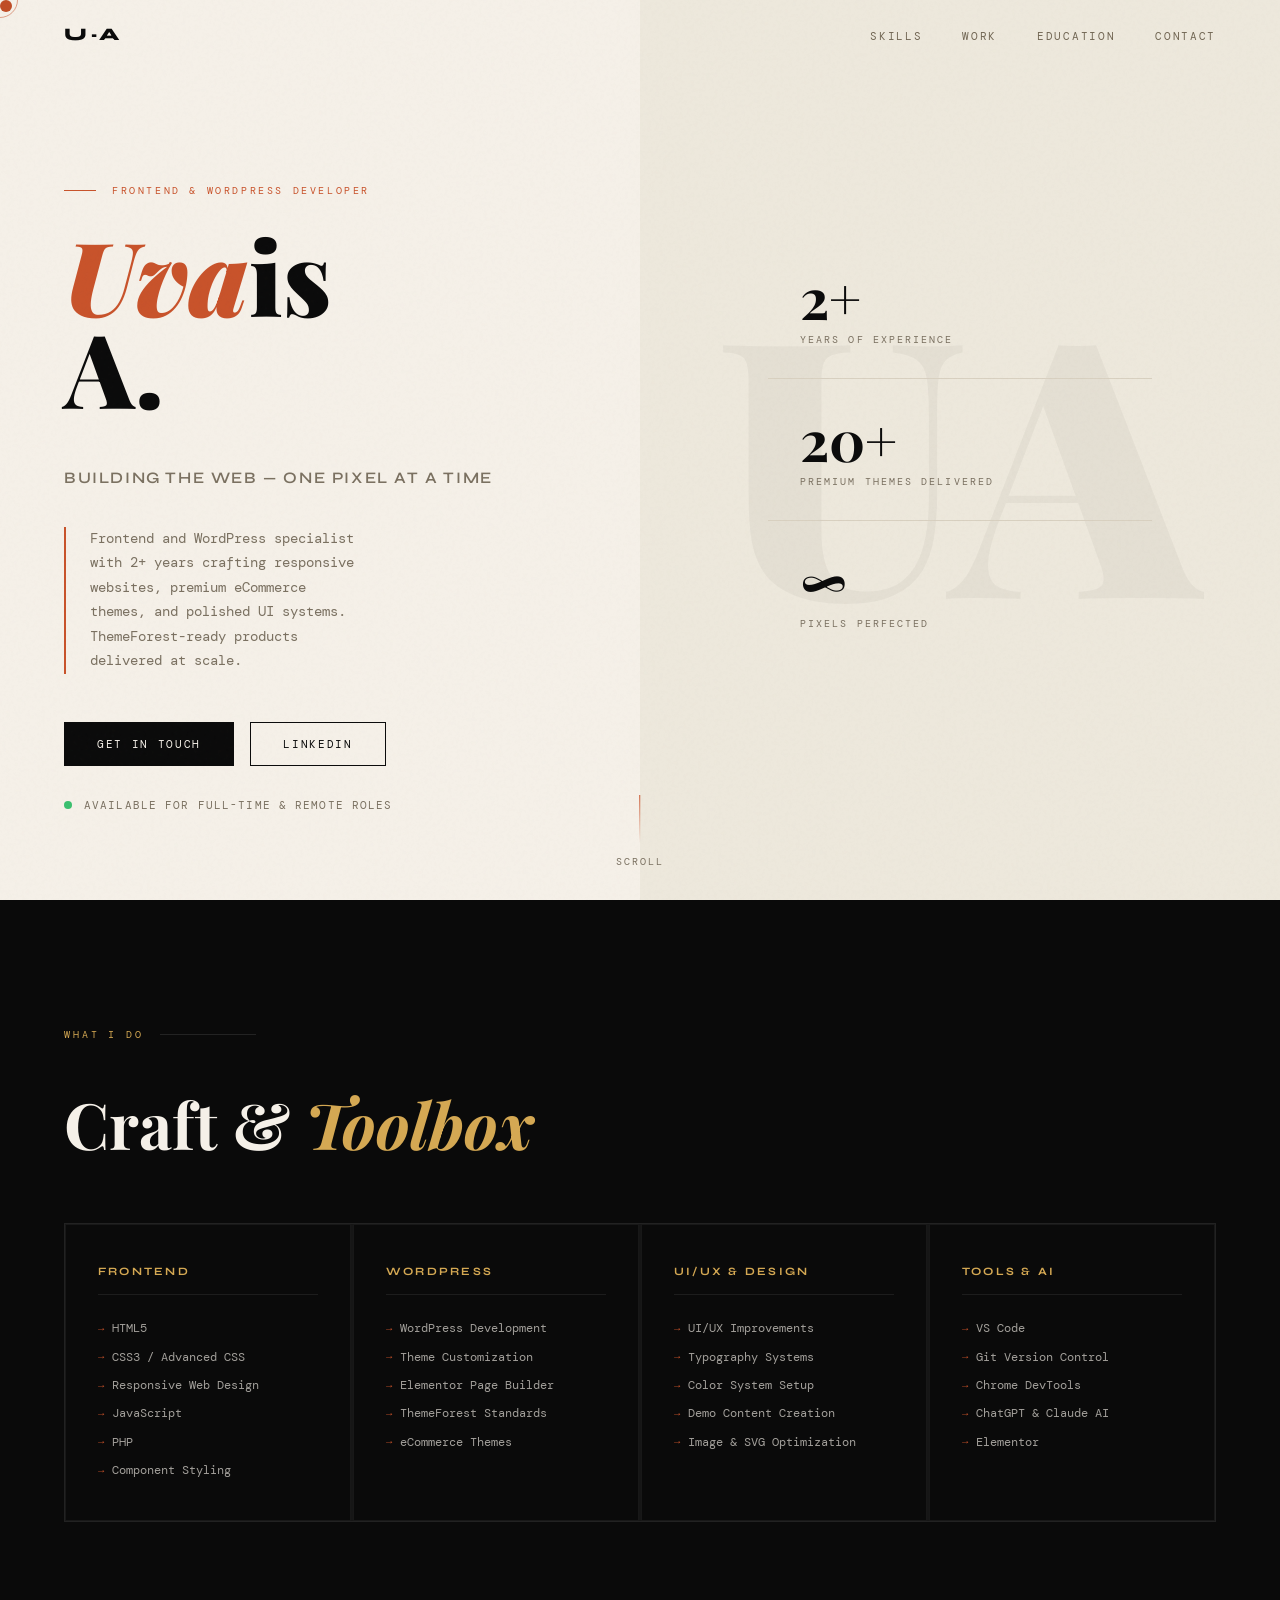
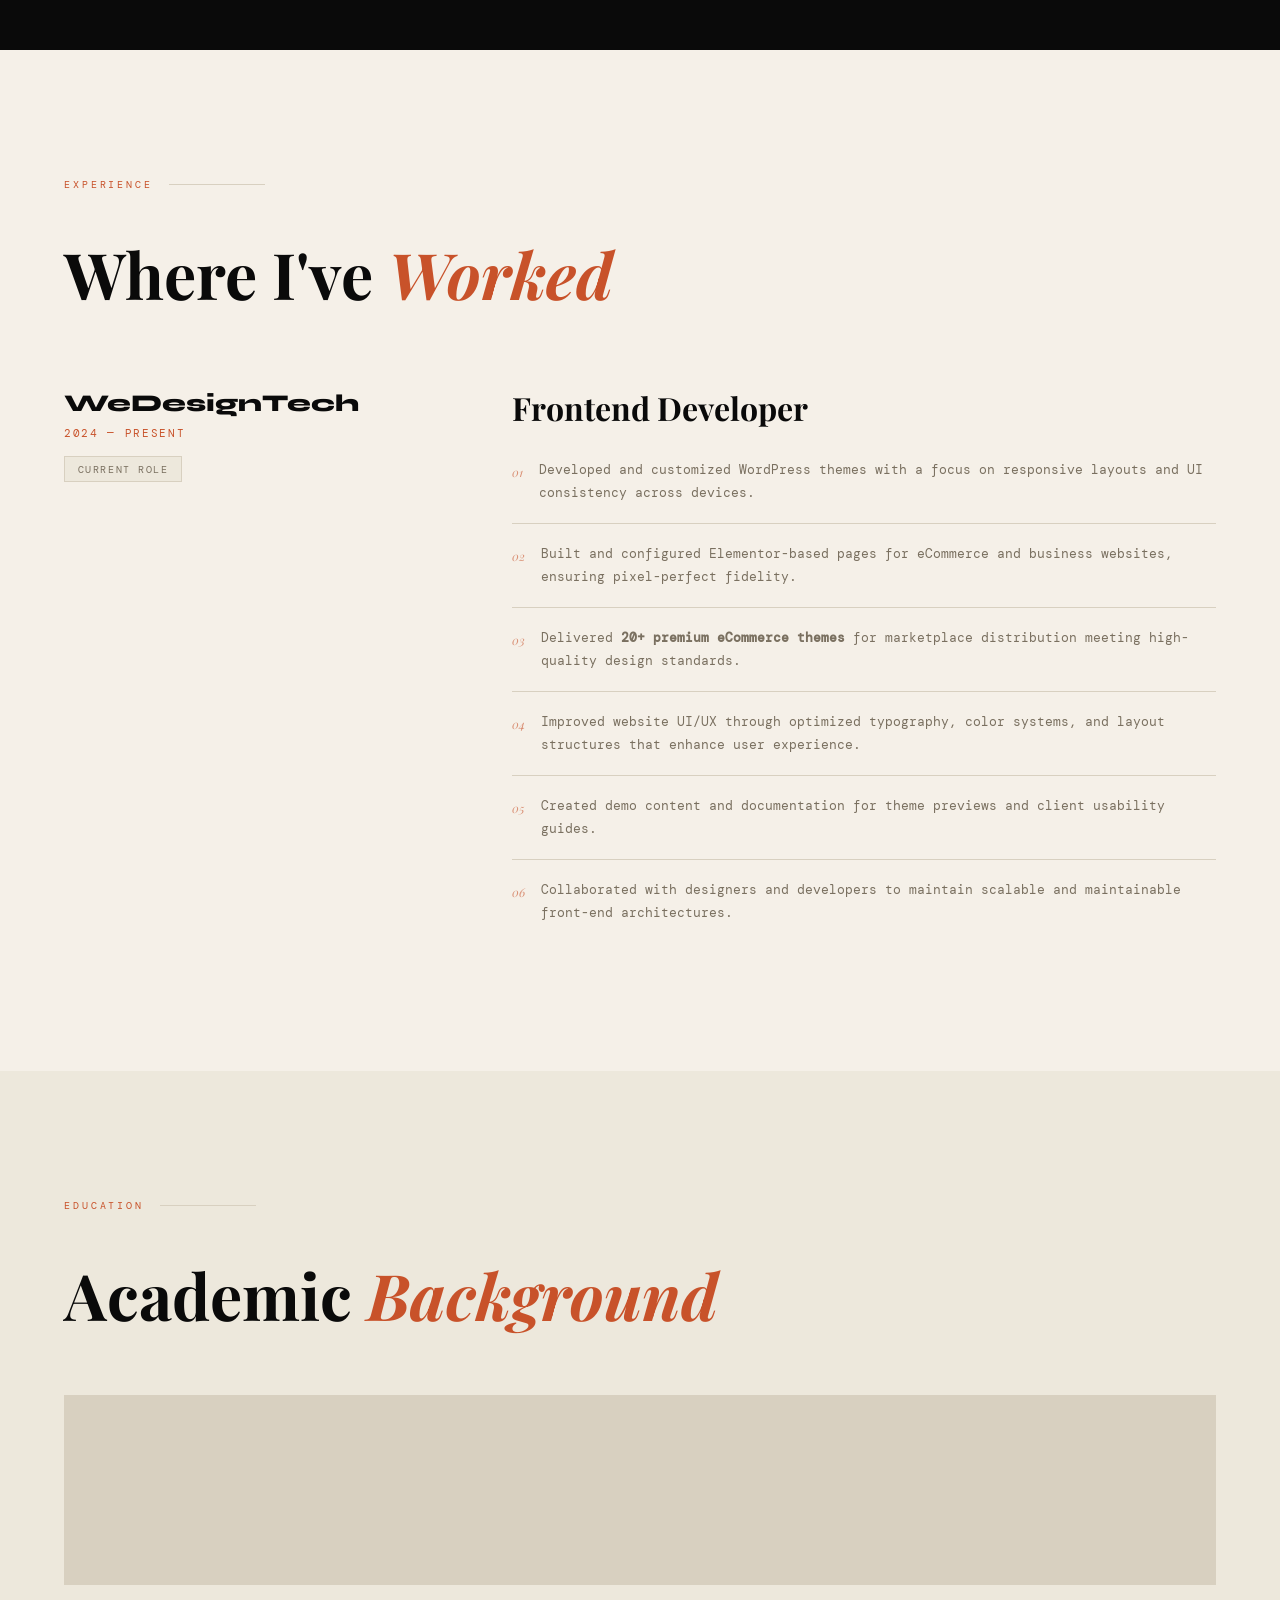
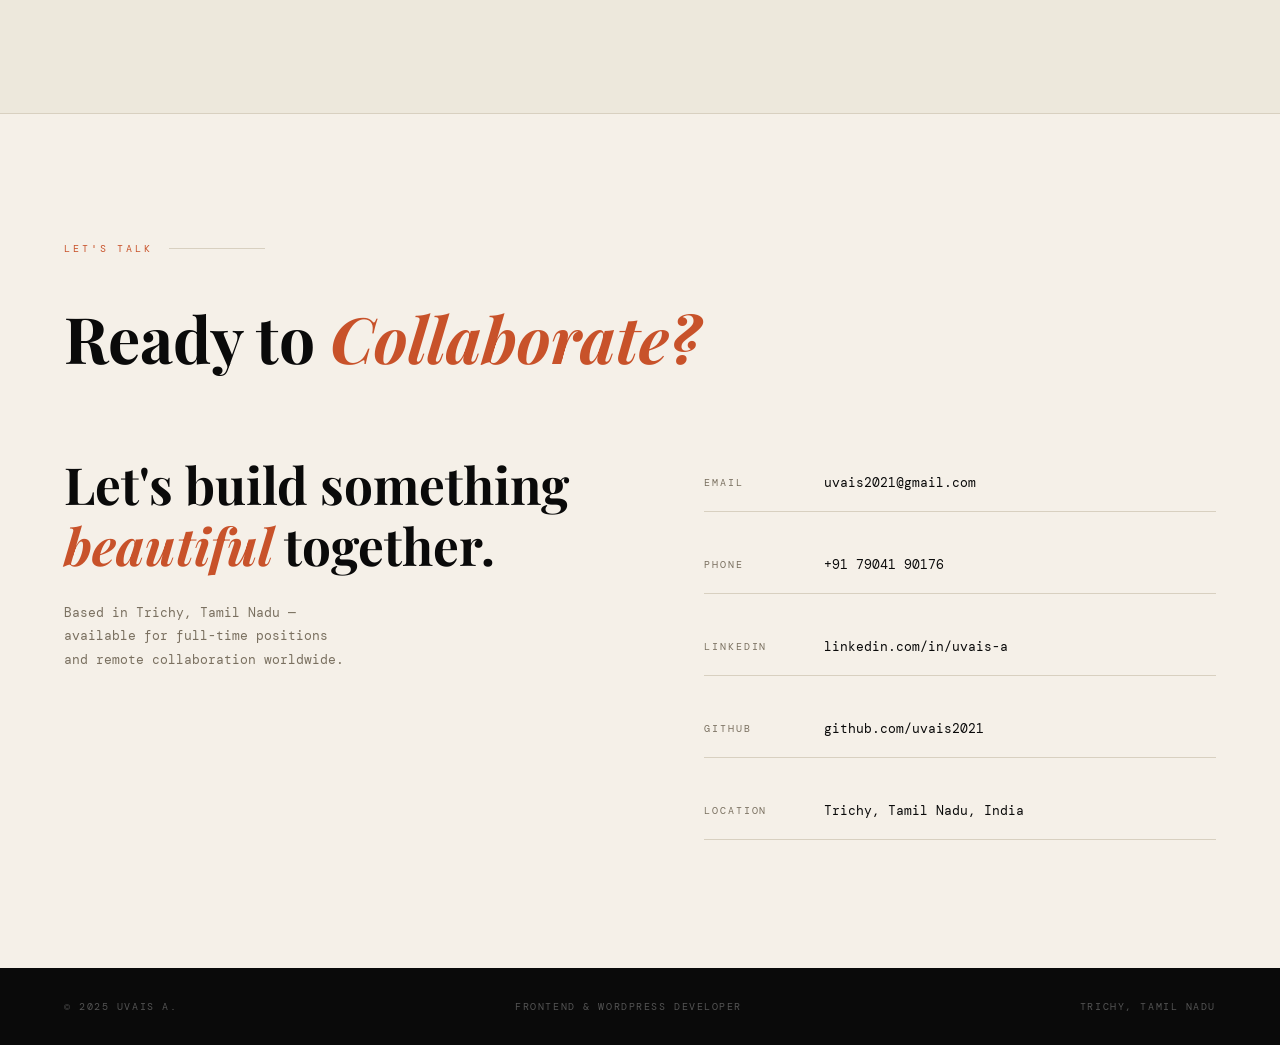
==== uvais_portfolio.html @ 642b9d80 "first commit" ====
<!DOCTYPE html>
<html lang="en">
<head>
<meta charset="UTF-8">
<meta name="viewport" content="width=device-width, initial-scale=1.0">
<title>Uvais A — Frontend & WordPress Developer</title>
<link href="https://fonts.googleapis.com/css2?family=Playfair+Display:ital,wght@0,400;0,700;0,900;1,400&family=DM+Mono:wght@300;400;500&family=Syne:wght@400;600;700;800&display=swap" rel="stylesheet">
<link rel="stylesheet" href="style.css">
</head>
<body>

<div class="cursor" id="cursor"></div>
<div class="cursor-ring" id="cursorRing"></div>

<!-- NAV -->
<nav>
  <a href="#" class="nav-logo">U·A</a>
  <ul class="nav-links">
    <li><a href="#skills">Skills</a></li>
    <li><a href="#experience">Work</a></li>
    <li><a href="#education">Education</a></li>
    <li><a href="#contact">Contact</a></li>
  </ul>
</nav>

<!-- HERO -->
<section class="hero">
  <div class="hero-left">
    <p class="hero-tag">Frontend & WordPress Developer</p>
    <h1 class="hero-name">
      <span class="italic">Uva</span>is<br>A.
    </h1>
    <p class="hero-role">Building the web — one pixel at a time</p>
    <p class="hero-summary">
      Frontend and WordPress specialist with 2+ years crafting responsive websites, 
      premium eCommerce themes, and polished UI systems. ThemeForest-ready products 
      delivered at scale.
    </p>
    <div class="hero-cta">
      <a href="mailto:uvais2021@gmail.com" class="btn btn-primary">Get in Touch</a>
      <a href="https://linkedin.com/in/uvais-a" target="_blank" class="btn btn-outline">LinkedIn</a>
    </div>
    <div class="availability">
      <span class="avail-dot"></span>
      Available for full-time &amp; remote roles
    </div>
  </div>
  <div class="hero-right">
    <div class="hero-stats">
      <div class="stat-item">
        <div class="stat-num">2+</div>
        <div class="stat-label">Years of Experience</div>
      </div>
      <div class="stat-item">
        <div class="stat-num">20+</div>
        <div class="stat-label">Premium Themes Delivered</div>
      </div>
      <div class="stat-item">
        <div class="stat-num">∞</div>
        <div class="stat-label">Pixels Perfected</div>
      </div>
    </div>
  </div>
  <div class="hero-scroll">
    <div class="scroll-line"></div>
    Scroll
  </div>
</section>

<!-- SKILLS -->
<section class="skills-section" id="skills">
  <p class="section-label">What I do</p>
  <h2 class="section-title">Craft &amp; <span class="em">Toolbox</span></h2>
  <div class="skills-grid fade-in">
    <div class="skill-group">
      <div class="skill-group-title">Frontend</div>
      <ul class="skill-list">
        <li>HTML5</li>
        <li>CSS3 / Advanced CSS</li>
        <li>Responsive Web Design</li>
        <li>JavaScript</li>
        <li>PHP</li>
        <li>Component Styling</li>
      </ul>
    </div>
    <div class="skill-group">
      <div class="skill-group-title">WordPress</div>
      <ul class="skill-list">
        <li>WordPress Development</li>
        <li>Theme Customization</li>
        <li>Elementor Page Builder</li>
        <li>ThemeForest Standards</li>
        <li>eCommerce Themes</li>
      </ul>
    </div>
    <div class="skill-group">
      <div class="skill-group-title">UI/UX & Design</div>
      <ul class="skill-list">
        <li>UI/UX Improvements</li>
        <li>Typography Systems</li>
        <li>Color System Setup</li>
        <li>Demo Content Creation</li>
        <li>Image & SVG Optimization</li>
      </ul>
    </div>
    <div class="skill-group">
      <div class="skill-group-title">Tools & AI</div>
      <ul class="skill-list">
        <li>VS Code</li>
        <li>Git Version Control</li>
        <li>Chrome DevTools</li>
        <li>ChatGPT & Claude AI</li>
        <li>Elementor</li>
      </ul>
    </div>
  </div>
</section>

<!-- EXPERIENCE -->
<section class="experience-section" id="experience">
  <p class="section-label">Experience</p>
  <h2 class="section-title">Where I've <span class="em">Worked</span></h2>
  <div class="exp-grid">
    <div class="exp-meta fade-in">
      <div class="exp-company">WeDesignTech</div>
      <div class="exp-period">2024 — Present</div>
      <div class="exp-badge">Current Role</div>
    </div>
    <div>
      <h3 class="exp-role-title fade-in">Frontend Developer</h3>
      <ul class="exp-highlights">
        <li class="fade-in">
          <span class="exp-num">01</span>
          <span>Developed and customized WordPress themes with a focus on responsive layouts and UI consistency across devices.</span>
        </li>
        <li class="fade-in">
          <span class="exp-num">02</span>
          <span>Built and configured Elementor-based pages for eCommerce and business websites, ensuring pixel-perfect fidelity.</span>
        </li>
        <li class="fade-in">
          <span class="exp-num">03</span>
          <span>Delivered <strong>20+ premium eCommerce themes</strong> for marketplace distribution meeting high-quality design standards.</span>
        </li>
        <li class="fade-in">
          <span class="exp-num">04</span>
          <span>Improved website UI/UX through optimized typography, color systems, and layout structures that enhance user experience.</span>
        </li>
        <li class="fade-in">
          <span class="exp-num">05</span>
          <span>Created demo content and documentation for theme previews and client usability guides.</span>
        </li>
        <li class="fade-in">
          <span class="exp-num">06</span>
          <span>Collaborated with designers and developers to maintain scalable and maintainable front-end architectures.</span>
        </li>
      </ul>
    </div>
  </div>
</section>

<!-- EDUCATION -->
<section class="education-section" id="education">
  <p class="section-label">Education</p>
  <h2 class="section-title">Academic <span class="em">Background</span></h2>
  <div class="edu-grid">
    <div class="edu-card fade-in" data-degree="MCA">
      <div class="edu-period">2021 — 2023</div>
      <div class="edu-degree">Master of Computer Applications (MCA)</div>
      <div class="edu-school">Bishop Heber College</div>
    </div>
    <div class="edu-card fade-in" data-degree="BCA">
      <div class="edu-period">2018 — 2021</div>
      <div class="edu-degree">Bachelor of Computer Applications (BCA)</div>
      <div class="edu-school">Jamal Mohamed College</div>
    </div>
  </div>
</section>

<!-- CONTACT -->
<section class="contact-section" id="contact">
  <p class="section-label">Let's talk</p>
  <h2 class="section-title">Ready to <span class="em">Collaborate?</span></h2>
  <div class="contact-inner">
    <div>
      <p class="contact-big">Let's build something <span class="accent">beautiful</span> together.</p>
      <p style="margin-top:1.5rem; font-size:0.82rem; color:var(--muted); line-height:1.8; max-width:36ch;">
        Based in Trichy, Tamil Nadu — available for full-time positions and remote collaboration worldwide.
      </p>
    </div>
    <div class="contact-links fade-in">
      <a href="mailto:uvais2021@gmail.com" class="contact-item">
        <span class="contact-type">Email</span>
        <span class="contact-val">uvais2021@gmail.com</span>
      </a>
      <a href="tel:+917904190176" class="contact-item">
        <span class="contact-type">Phone</span>
        <span class="contact-val">+91 79041 90176</span>
      </a>
      <a href="https://linkedin.com/in/uvais-a" target="_blank" class="contact-item">
        <span class="contact-type">LinkedIn</span>
        <span class="contact-val">linkedin.com/in/uvais-a</span>
      </a>
      <a href="https://github.com/uvais2021" target="_blank" class="contact-item">
        <span class="contact-type">GitHub</span>
        <span class="contact-val">github.com/uvais2021</span>
      </a>
      <a href="#" class="contact-item">
        <span class="contact-type">Location</span>
        <span class="contact-val">Trichy, Tamil Nadu, India</span>
      </a>
    </div>
  </div>
</section>

<footer>
  <span>© 2025 Uvais A.</span>
  <span>Frontend & WordPress Developer</span>
  <span>Trichy, Tamil Nadu</span>
</footer>

<script>
  // Cursor
  const cursor = document.getElementById('cursor');
  const ring = document.getElementById('cursorRing');
  let mx = 0, my = 0, rx = 0, ry = 0;
  document.addEventListener('mousemove', e => {
    mx = e.clientX; my = e.clientY;
    cursor.style.left = mx - 6 + 'px';
    cursor.style.top = my - 6 + 'px';
  });
  function animRing() {
    rx += (mx - rx) * 0.12;
    ry += (my - ry) * 0.12;
    ring.style.left = rx - 18 + 'px';
    ring.style.top = ry - 18 + 'px';
    requestAnimationFrame(animRing);
  }
  animRing();
  document.querySelectorAll('a, button').forEach(el => {
    el.addEventListener('mouseenter', () => { cursor.style.transform = 'scale(2.5)'; ring.style.opacity = '0.2'; });
    el.addEventListener('mouseleave', () => { cursor.style.transform = 'scale(1)'; ring.style.opacity = '0.5'; });
  });

  // Fade-in on scroll
  const obs = new IntersectionObserver(entries => {
    entries.forEach((e, i) => {
      if (e.isIntersecting) {
        setTimeout(() => e.target.classList.add('visible'), i * 80);
      }
    });
  }, { threshold: 0.1 });
  document.querySelectorAll('.fade-in').forEach(el => obs.observe(el));
</script>
</body>
</html>
---- style.css ----
:root {
    --ink: #0a0a0a;
    --paper: #f5f0e8;
    --cream: #ede8dc;
    --accent: #c8522a;
    --gold: #d4a853;
    --muted: #7a7060;
    --line: #d8d0c0;
  }

  *, *::before, *::after { margin: 0; padding: 0; box-sizing: border-box; }

  html { scroll-behavior: smooth; }

  body {
    font-family: 'DM Mono', monospace;
    background: var(--paper);
    color: var(--ink);
    overflow-x: hidden;
    cursor: none;
  }

  /* Custom cursor */
  .cursor {
    width: 12px; height: 12px;
    background: var(--accent);
    border-radius: 50%;
    position: fixed;
    pointer-events: none;
    z-index: 9999;
    transition: transform 0.15s ease;
    mix-blend-mode: multiply;
  }
  .cursor-ring {
    width: 36px; height: 36px;
    border: 1.5px solid var(--accent);
    border-radius: 50%;
    position: fixed;
    pointer-events: none;
    z-index: 9998;
    transition: all 0.3s cubic-bezier(0.25, 0.46, 0.45, 0.94);
    opacity: 0.5;
  }

  /* Grain overlay */
  body::before {
    content: '';
    position: fixed;
    inset: 0;
    background-image: url("data:image/svg+xml,%3Csvg viewBox='0 0 256 256' xmlns='http://www.w3.org/2000/svg'%3E%3Cfilter id='noise'%3E%3CfeTurbulence type='fractalNoise' baseFrequency='0.9' numOctaves='4' stitchTiles='stitch'/%3E%3C/filter%3E%3Crect width='100%25' height='100%25' filter='url(%23noise)' opacity='0.04'/%3E%3C/svg%3E");
    pointer-events: none;
    z-index: 1000;
    opacity: 0.5;
  }

  /* NAV */
  nav {
    position: fixed;
    top: 0; left: 0; right: 0;
    padding: 1.5rem 4rem;
    display: flex;
    justify-content: space-between;
    align-items: center;
    z-index: 100;
    mix-blend-mode: multiply;
  }
  .nav-logo {
    font-family: 'Syne', sans-serif;
    font-weight: 800;
    font-size: 1.1rem;
    letter-spacing: 0.2em;
    text-transform: uppercase;
    color: var(--ink);
    text-decoration: none;
  }
  .nav-links {
    display: flex;
    gap: 2.5rem;
    list-style: none;
  }
  .nav-links a {
    font-size: 0.7rem;
    letter-spacing: 0.15em;
    text-transform: uppercase;
    color: var(--muted);
    text-decoration: none;
    transition: color 0.2s;
  }
  .nav-links a:hover { color: var(--accent); }

  /* HERO */
  .hero {
    min-height: 100vh;
    display: grid;
    grid-template-columns: 1fr 1fr;
    position: relative;
    overflow: hidden;
  }

  .hero-left {
    padding: 10rem 4rem 4rem;
    display: flex;
    flex-direction: column;
    justify-content: center;
    position: relative;
  }

  .hero-tag {
    font-size: 0.65rem;
    letter-spacing: 0.25em;
    text-transform: uppercase;
    color: var(--accent);
    margin-bottom: 2rem;
    display: flex;
    align-items: center;
    gap: 1rem;
  }
  .hero-tag::before {
    content: '';
    display: block;
    width: 2rem;
    height: 1px;
    background: var(--accent);
  }

  .hero-name {
    font-family: 'Playfair Display', serif;
    font-size: clamp(4rem, 8vw, 7rem);
    font-weight: 900;
    line-height: 0.9;
    color: var(--ink);
    margin-bottom: 0.3em;
  }
  .hero-name .italic {
    font-style: italic;
    color: var(--accent);
  }

  .hero-role {
    font-family: 'Syne', sans-serif;
    font-size: 1rem;
    font-weight: 600;
    letter-spacing: 0.1em;
    text-transform: uppercase;
    color: var(--muted);
    margin-top: 1.5rem;
    margin-bottom: 2.5rem;
  }

  .hero-summary {
    font-size: 0.85rem;
    line-height: 1.8;
    color: var(--muted);
    max-width: 38ch;
    border-left: 2px solid var(--accent);
    padding-left: 1.5rem;
  }

  .hero-cta {
    display: flex;
    gap: 1rem;
    margin-top: 3rem;
    flex-wrap: wrap;
  }
  .btn {
    font-family: 'DM Mono', monospace;
    font-size: 0.7rem;
    letter-spacing: 0.15em;
    text-transform: uppercase;
    padding: 0.9rem 2rem;
    text-decoration: none;
    transition: all 0.25s;
    cursor: none;
  }
  .btn-primary {
    background: var(--ink);
    color: var(--paper);
    border: 1px solid var(--ink);
  }
  .btn-primary:hover {
    background: var(--accent);
    border-color: var(--accent);
  }
  .btn-outline {
    background: transparent;
    color: var(--ink);
    border: 1px solid var(--ink);
  }
  .btn-outline:hover {
    background: var(--ink);
    color: var(--paper);
  }

  .hero-right {
    background: var(--cream);
    position: relative;
    display: flex;
    align-items: center;
    justify-content: center;
    overflow: hidden;
  }
  .hero-right::before {
    content: 'UA';
    font-family: 'Playfair Display', serif;
    font-size: 28vw;
    font-weight: 900;
    color: rgba(0,0,0,0.04);
    position: absolute;
    line-height: 1;
    user-select: none;
  }

  .hero-stats {
    display: grid;
    grid-template-rows: repeat(3, 1fr);
    gap: 0;
    width: 60%;
    position: relative;
    z-index: 1;
  }
  .stat-item {
    padding: 2rem;
    border-bottom: 1px solid var(--line);
  }
  .stat-item:last-child { border-bottom: none; }
  .stat-num {
    font-family: 'Playfair Display', serif;
    font-size: 3.5rem;
    font-weight: 700;
    color: var(--ink);
    line-height: 1;
  }
  .stat-label {
    font-size: 0.65rem;
    letter-spacing: 0.2em;
    text-transform: uppercase;
    color: var(--muted);
    margin-top: 0.5rem;
  }

  .hero-scroll {
    position: absolute;
    bottom: 2rem;
    left: 50%;
    transform: translateX(-50%);
    display: flex;
    flex-direction: column;
    align-items: center;
    gap: 0.75rem;
    font-size: 0.6rem;
    letter-spacing: 0.2em;
    text-transform: uppercase;
    color: var(--muted);
  }
  .scroll-line {
    width: 1px;
    height: 3rem;
    background: linear-gradient(to bottom, var(--accent), transparent);
    animation: scrollPulse 2s ease-in-out infinite;
  }
  @keyframes scrollPulse {
    0%, 100% { opacity: 0.4; transform: scaleY(0.8); }
    50% { opacity: 1; transform: scaleY(1); }
  }

  /* SECTION BASE */
  section { position: relative; }
  .section-label {
    font-size: 0.6rem;
    letter-spacing: 0.3em;
    text-transform: uppercase;
    color: var(--accent);
    display: flex;
    align-items: center;
    gap: 1rem;
    margin-bottom: 3rem;
  }
  .section-label::after {
    content: '';
    flex: 1;
    height: 1px;
    background: var(--line);
    max-width: 6rem;
  }
  .section-title {
    font-family: 'Playfair Display', serif;
    font-size: clamp(2.5rem, 5vw, 4rem);
    font-weight: 700;
    line-height: 1.1;
    color: var(--ink);
  }
  .section-title .em { font-style: italic; color: var(--accent); }

  /* SKILLS SECTION */
  .skills-section {
    padding: 8rem 4rem;
    background: var(--ink);
    color: var(--paper);
  }
  .skills-section .section-label { color: var(--gold); }
  .skills-section .section-label::after { background: rgba(255,255,255,0.1); }
  .skills-section .section-title { color: var(--paper); }
  .skills-section .section-title .em { color: var(--gold); }

  .skills-grid {
    display: grid;
    grid-template-columns: repeat(4, 1fr);
    gap: 2px;
    margin-top: 4rem;
    background: rgba(255,255,255,0.05);
    border: 1px solid rgba(255,255,255,0.05);
  }
  .skill-group {
    padding: 2.5rem 2rem;
    background: var(--ink);
    border: 1px solid rgba(255,255,255,0.06);
    transition: background 0.3s;
  }
  .skill-group:hover { background: #161616; }
  .skill-group-title {
    font-family: 'Syne', sans-serif;
    font-size: 0.7rem;
    font-weight: 700;
    letter-spacing: 0.2em;
    text-transform: uppercase;
    color: var(--gold);
    margin-bottom: 1.5rem;
    padding-bottom: 1rem;
    border-bottom: 1px solid rgba(255,255,255,0.08);
  }
  .skill-list {
    list-style: none;
    display: flex;
    flex-direction: column;
    gap: 0.6rem;
  }
  .skill-list li {
    font-size: 0.78rem;
    color: rgba(245,240,232,0.65);
    line-height: 1.5;
    display: flex;
    align-items: center;
    gap: 0.5rem;
  }
  .skill-list li::before {
    content: '→';
    color: var(--accent);
    font-size: 0.65rem;
    flex-shrink: 0;
  }

  /* EXPERIENCE */
  .experience-section {
    padding: 8rem 4rem;
    background: var(--paper);
  }
  .exp-grid {
    display: grid;
    grid-template-columns: 1fr 2fr;
    gap: 6rem;
    margin-top: 5rem;
    align-items: start;
  }
  .exp-meta {
    position: sticky;
    top: 8rem;
  }
  .exp-company {
    font-family: 'Syne', sans-serif;
    font-size: 1.5rem;
    font-weight: 800;
    color: var(--ink);
    margin-bottom: 0.5rem;
  }
  .exp-period {
    font-size: 0.7rem;
    letter-spacing: 0.15em;
    text-transform: uppercase;
    color: var(--accent);
    margin-bottom: 1rem;
  }
  .exp-badge {
    display: inline-block;
    background: var(--cream);
    border: 1px solid var(--line);
    padding: 0.35rem 0.8rem;
    font-size: 0.65rem;
    letter-spacing: 0.15em;
    text-transform: uppercase;
    color: var(--muted);
  }
  .exp-role-title {
    font-family: 'Playfair Display', serif;
    font-size: 2rem;
    font-weight: 700;
    color: var(--ink);
    margin-bottom: 2rem;
    line-height: 1.2;
  }
  .exp-highlights {
    list-style: none;
    display: flex;
    flex-direction: column;
    gap: 1.2rem;
  }
  .exp-highlights li {
    display: grid;
    grid-template-columns: auto 1fr;
    gap: 1rem;
    font-size: 0.82rem;
    line-height: 1.7;
    color: var(--muted);
    padding-bottom: 1.2rem;
    border-bottom: 1px solid var(--line);
  }
  .exp-highlights li:last-child { border-bottom: none; }
  .exp-num {
    font-family: 'Playfair Display', serif;
    font-size: 0.75rem;
    color: var(--accent);
    opacity: 0.6;
    padding-top: 0.2em;
    font-style: italic;
  }

  /* EDUCATION */
  .education-section {
    padding: 8rem 4rem;
    background: var(--cream);
  }
  .edu-grid {
    display: grid;
    grid-template-columns: 1fr 1fr;
    gap: 2px;
    margin-top: 4rem;
    background: var(--line);
  }
  .edu-card {
    background: var(--cream);
    padding: 3rem;
    position: relative;
    overflow: hidden;
    transition: background 0.3s;
  }
  .edu-card:hover { background: #e8e2d5; }
  .edu-card::before {
    content: attr(data-degree);
    font-family: 'Playfair Display', serif;
    font-size: 8rem;
    font-weight: 900;
    color: rgba(0,0,0,0.03);
    position: absolute;
    bottom: -1rem;
    right: -1rem;
    line-height: 1;
    user-select: none;
  }
  .edu-period {
    font-size: 0.65rem;
    letter-spacing: 0.2em;
    text-transform: uppercase;
    color: var(--accent);
    margin-bottom: 1.5rem;
  }
  .edu-degree {
    font-family: 'Playfair Display', serif;
    font-size: 1.5rem;
    font-weight: 700;
    color: var(--ink);
    margin-bottom: 0.75rem;
    line-height: 1.2;
  }
  .edu-school {
    font-size: 0.8rem;
    color: var(--muted);
    letter-spacing: 0.05em;
  }

  /* CONTACT */
  .contact-section {
    padding: 8rem 4rem;
    background: var(--paper);
    border-top: 1px solid var(--line);
  }
  .contact-inner {
    display: grid;
    grid-template-columns: 1fr 1fr;
    gap: 8rem;
    align-items: start;
    margin-top: 5rem;
  }
  .contact-big {
    font-family: 'Playfair Display', serif;
    font-size: clamp(2rem, 4vw, 3.5rem);
    font-weight: 700;
    line-height: 1.2;
    color: var(--ink);
  }
  .contact-big .accent { color: var(--accent); font-style: italic; }
  .contact-links {
    display: flex;
    flex-direction: column;
    gap: 1.5rem;
  }
  .contact-item {
    display: grid;
    grid-template-columns: 6rem 1fr;
    align-items: center;
    gap: 1.5rem;
    padding: 1.25rem 0;
    border-bottom: 1px solid var(--line);
    text-decoration: none;
    color: var(--ink);
    transition: color 0.2s;
  }
  .contact-item:hover { color: var(--accent); }
  .contact-type {
    font-size: 0.6rem;
    letter-spacing: 0.2em;
    text-transform: uppercase;
    color: var(--muted);
  }
  .contact-val { font-size: 0.82rem; }

  .availability {
    display: inline-flex;
    align-items: center;
    gap: 0.75rem;
    margin-top: 2rem;
    font-size: 0.7rem;
    letter-spacing: 0.1em;
    text-transform: uppercase;
    color: var(--muted);
  }
  .avail-dot {
    width: 8px; height: 8px;
    border-radius: 50%;
    background: #3abf6e;
    animation: pulse 2s ease-in-out infinite;
  }
  @keyframes pulse {
    0%, 100% { box-shadow: 0 0 0 0 rgba(58,191,110,0.4); }
    50% { box-shadow: 0 0 0 6px rgba(58,191,110,0); }
  }

  /* FOOTER */
  footer {
    padding: 2rem 4rem;
    background: var(--ink);
    display: flex;
    justify-content: space-between;
    align-items: center;
    font-size: 0.65rem;
    letter-spacing: 0.15em;
    text-transform: uppercase;
    color: rgba(255,255,255,0.3);
  }

  /* ANIMATIONS */
  .fade-in {
    opacity: 0;
    transform: translateY(30px);
    transition: opacity 0.7s ease, transform 0.7s ease;
  }
  .fade-in.visible {
    opacity: 1;
    transform: translateY(0);
  }

  @media (max-width: 900px) {
    nav { padding: 1.5rem 2rem; }
    .hero { grid-template-columns: 1fr; }
    .hero-right { min-height: 40vh; }
    .hero-left { padding: 8rem 2rem 4rem; }
    .skills-grid { grid-template-columns: 1fr 1fr; }
    .exp-grid { grid-template-columns: 1fr; gap: 2rem; }
    .exp-meta { position: static; }
    .edu-grid { grid-template-columns: 1fr; }
    .contact-inner { grid-template-columns: 1fr; gap: 3rem; }
    .skills-section, .experience-section, .education-section, .contact-section { padding: 5rem 2rem; }
    footer { padding: 1.5rem 2rem; flex-direction: column; gap: 0.5rem; text-align: center; }
  }
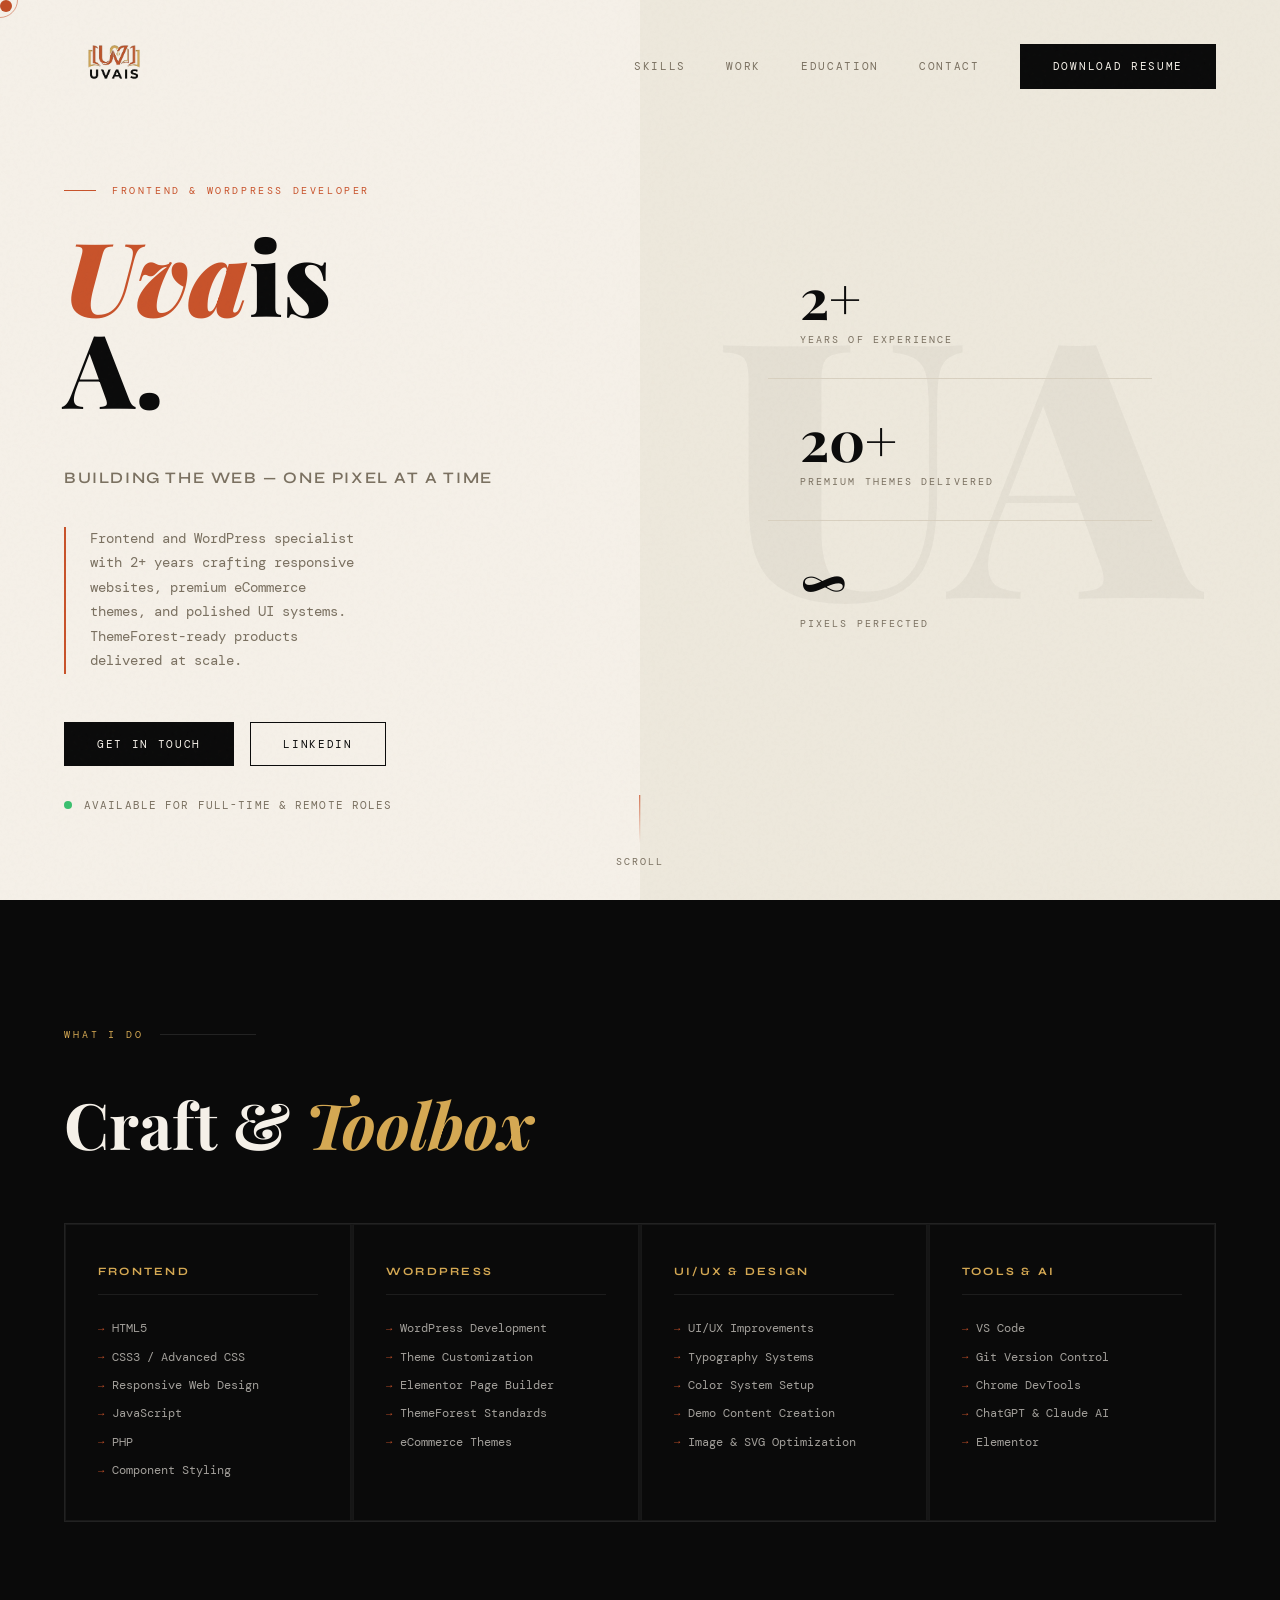
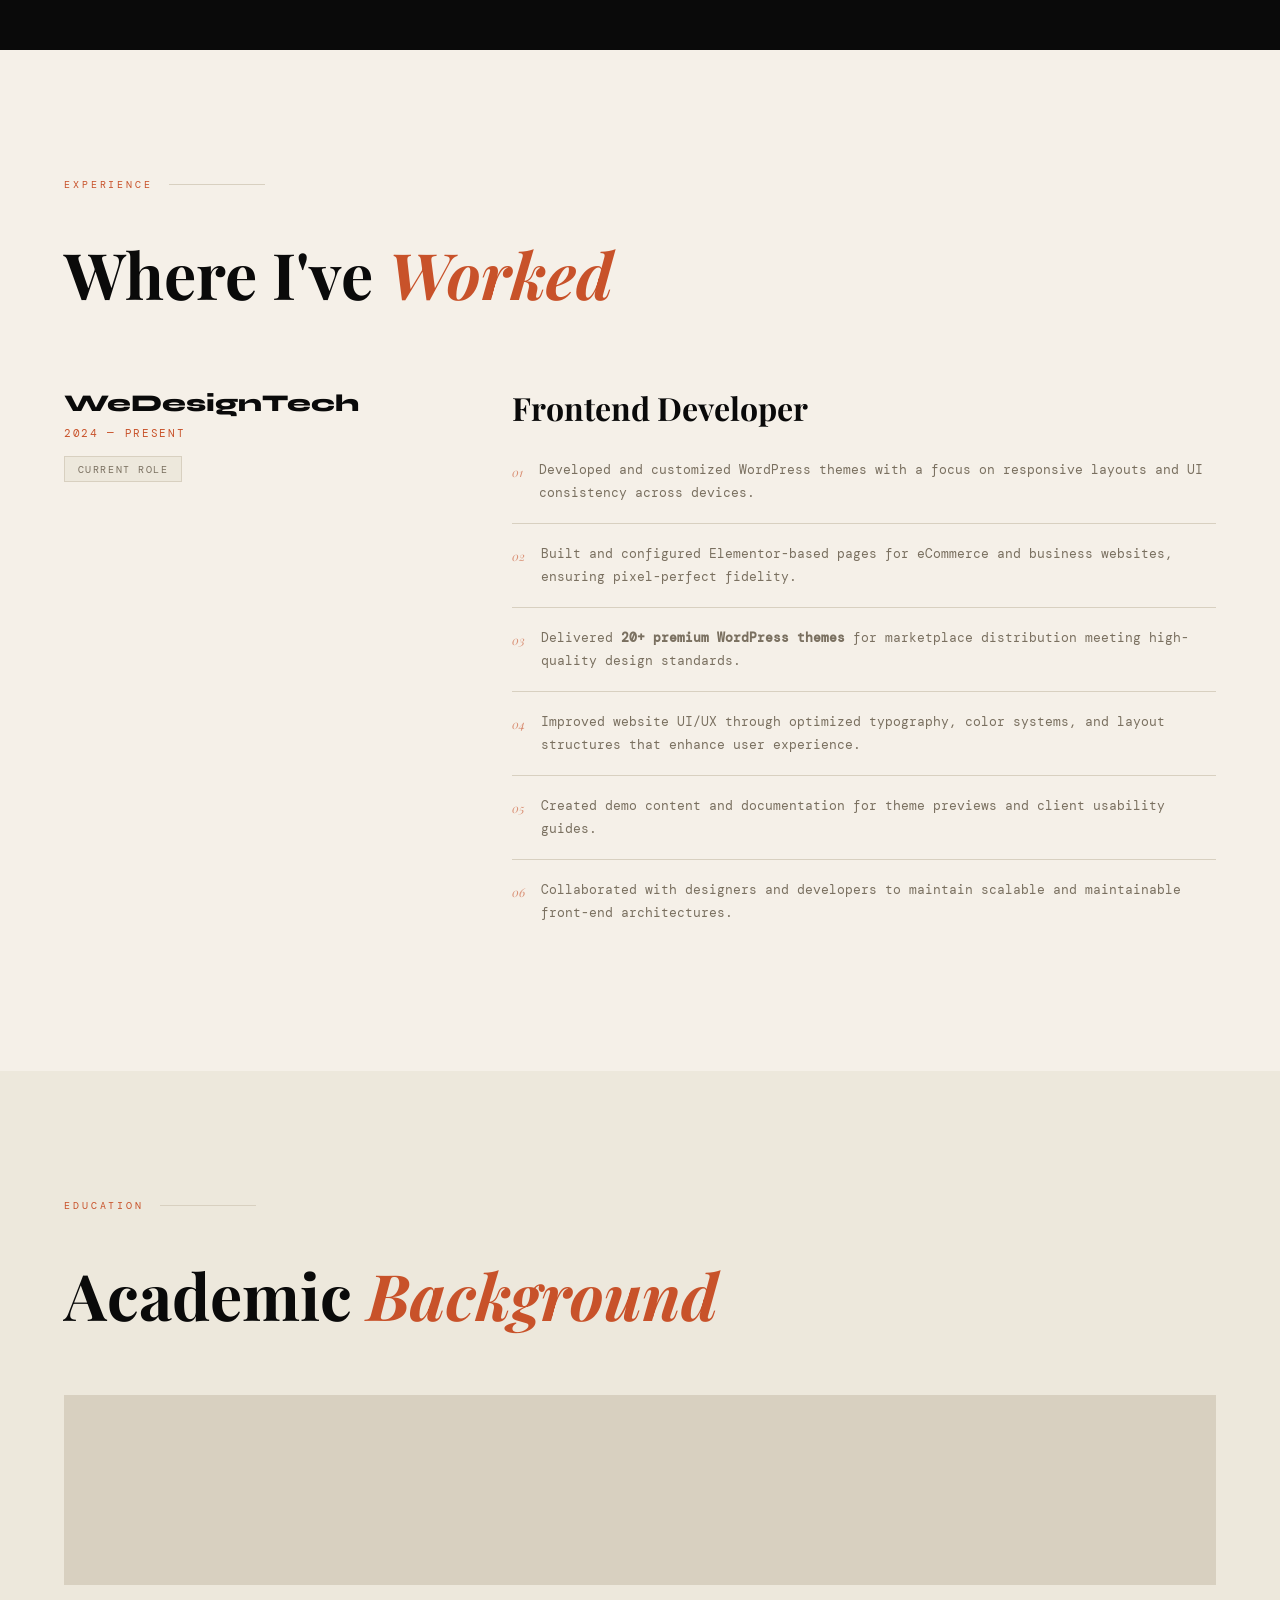
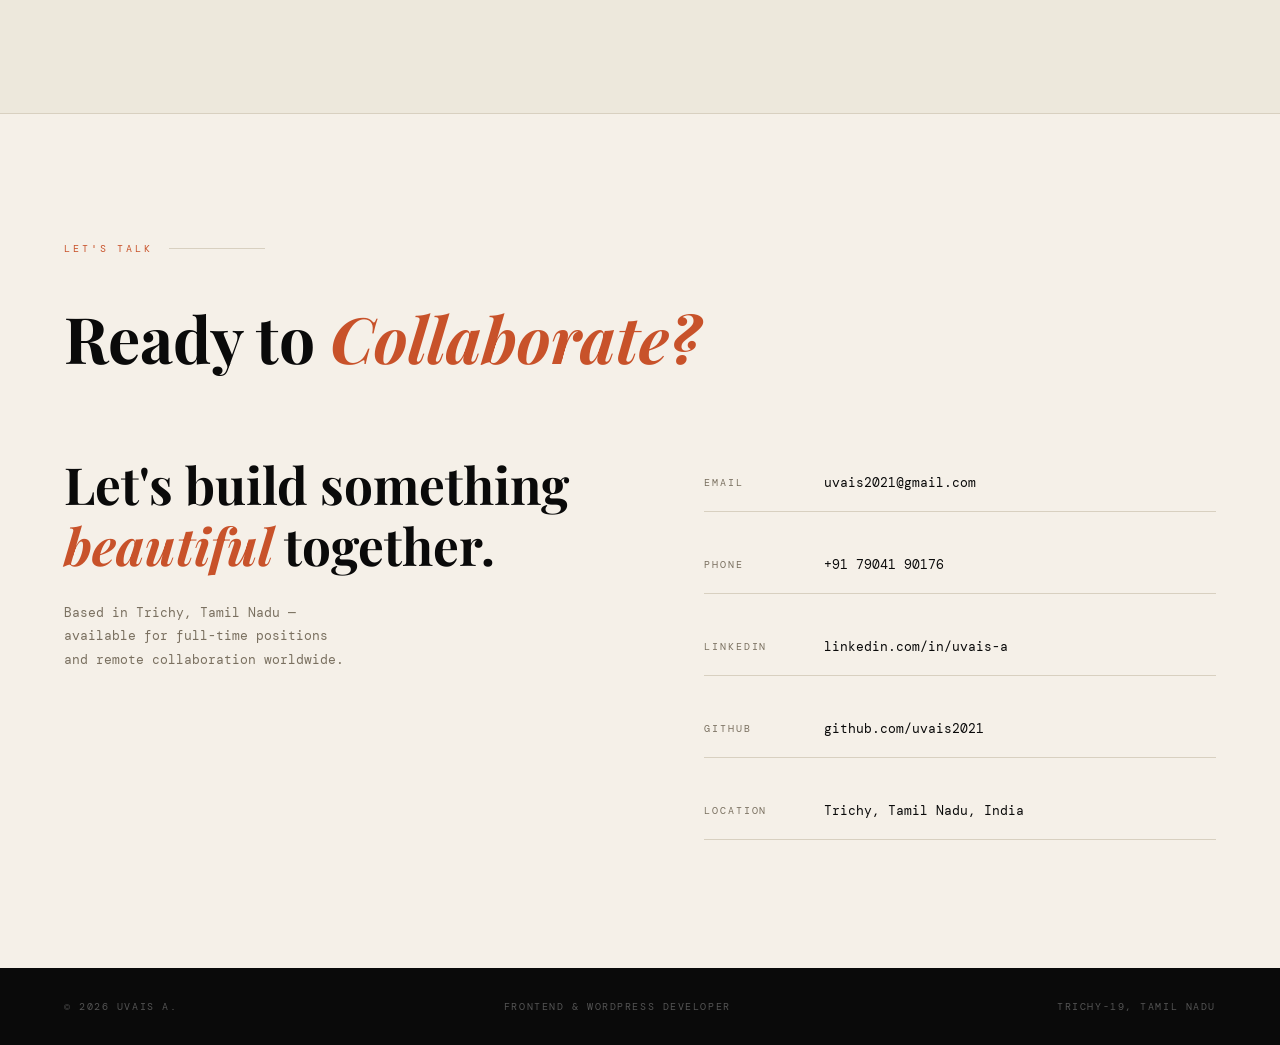
==== commit f8d2b381: "New Changes" ====
--- a/uvais_portfolio.html
+++ b/uvais_portfolio.html
@@ -6,6 +6,7 @@
 <title>Uvais A — Frontend & WordPress Developer</title>
 <link href="https://fonts.googleapis.com/css2?family=Playfair+Display:ital,wght@0,400;0,700;0,900;1,400&family=DM+Mono:wght@300;400;500&family=Syne:wght@400;600;700;800&display=swap" rel="stylesheet">
 <link rel="stylesheet" href="style.css">
+<link rel="shortcut icon" href="./images/favicon.ico.png" type="image/x-icon">
 </head>
 <body>
 
@@ -14,12 +15,18 @@
 
 <!-- NAV -->
 <nav>
-  <a href="#" class="nav-logo">U·A</a>
-  <ul class="nav-links">
+  <a href="#" class="nav-logo"><img src="./images/Logo.png" alt=""></a>
+  <button id="menuToggle" class="menu-toggle" aria-label="Toggle navigation" aria-expanded="false" aria-controls="navLinks">
+    <span></span>
+    <span></span>
+    <span></span>
+  </button>
+  <ul class="nav-links" id="navLinks">
     <li><a href="#skills">Skills</a></li>
     <li><a href="#experience">Work</a></li>
     <li><a href="#education">Education</a></li>
     <li><a href="#contact">Contact</a></li>
+    <li><a href="./files/Resume.pdf" class="btn btn-primary" download>Download Resume</a></li>
   </ul>
 </nav>
 
@@ -38,7 +45,7 @@
     </p>
     <div class="hero-cta">
       <a href="mailto:uvais2021@gmail.com" class="btn btn-primary">Get in Touch</a>
-      <a href="https://linkedin.com/in/uvais-a" target="_blank" class="btn btn-outline">LinkedIn</a>
+      <a href="https://www.linkedin.com/in/uvais-a-410593215/" target="_blank" class="btn btn-outline">LinkedIn</a>
     </div>
     <div class="availability">
       <span class="avail-dot"></span>
@@ -139,7 +146,7 @@
         </li>
         <li class="fade-in">
           <span class="exp-num">03</span>
-          <span>Delivered <strong>20+ premium eCommerce themes</strong> for marketplace distribution meeting high-quality design standards.</span>
+          <span>Delivered <strong>20+ premium WordPress themes</strong> for marketplace distribution meeting high-quality design standards.</span>
         </li>
         <li class="fade-in">
           <span class="exp-num">04</span>
@@ -196,7 +203,7 @@
         <span class="contact-type">Phone</span>
         <span class="contact-val">+91 79041 90176</span>
       </a>
-      <a href="https://linkedin.com/in/uvais-a" target="_blank" class="contact-item">
+      <a href="https://www.linkedin.com/in/uvais-a-410593215/" target="_blank" class="contact-item">
         <span class="contact-type">LinkedIn</span>
         <span class="contact-val">linkedin.com/in/uvais-a</span>
       </a>
@@ -213,43 +220,18 @@
 </section>
 
 <footer>
-  <span>© 2025 Uvais A.</span>
+  <span>© 2026 Uvais A.</span>
   <span>Frontend & WordPress Developer</span>
-  <span>Trichy, Tamil Nadu</span>
+  <span>Trichy-19, Tamil Nadu</span>
 </footer>
 
-<script>
-  // Cursor
-  const cursor = document.getElementById('cursor');
-  const ring = document.getElementById('cursorRing');
-  let mx = 0, my = 0, rx = 0, ry = 0;
-  document.addEventListener('mousemove', e => {
-    mx = e.clientX; my = e.clientY;
-    cursor.style.left = mx - 6 + 'px';
-    cursor.style.top = my - 6 + 'px';
-  });
-  function animRing() {
-    rx += (mx - rx) * 0.12;
-    ry += (my - ry) * 0.12;
-    ring.style.left = rx - 18 + 'px';
-    ring.style.top = ry - 18 + 'px';
-    requestAnimationFrame(animRing);
-  }
-  animRing();
-  document.querySelectorAll('a, button').forEach(el => {
-    el.addEventListener('mouseenter', () => { cursor.style.transform = 'scale(2.5)'; ring.style.opacity = '0.2'; });
-    el.addEventListener('mouseleave', () => { cursor.style.transform = 'scale(1)'; ring.style.opacity = '0.5'; });
-  });
-
-  // Fade-in on scroll
-  const obs = new IntersectionObserver(entries => {
-    entries.forEach((e, i) => {
-      if (e.isIntersecting) {
-        setTimeout(() => e.target.classList.add('visible'), i * 80);
-      }
-    });
-  }, { threshold: 0.1 });
-  document.querySelectorAll('.fade-in').forEach(el => obs.observe(el));
-</script>
+<!-- Back to Top Button -->
+<button id="backToTop" class="back-to-top" aria-label="Back to top">
+  <svg width="24" height="24" viewBox="0 0 24 24" fill="none" xmlns="http://www.w3.org/2000/svg">
+    <path d="M12 4L4 12H9V20H15V12H20L12 4Z" fill="currentColor"/>
+  </svg>
+</button>
+
+<script src="./app.js"></script>
 </body>
 </html>
--- a/style.css
+++ b/style.css
@@ -6,6 +6,11 @@
     --gold: #d4a853;
     --muted: #7a7060;
     --line: #d8d0c0;
+    --transition: all 0.3s ease;
+    --transition-fast: var(--transition) ease;
+    --transition-xs: transform 0.15s ease;
+    --transition-sm: transform 0.2s ease;
+    --transition-bg: background 0.3s ease;
   }
 
   *, *::before, *::after { margin: 0; padding: 0; box-sizing: border-box; }
@@ -62,17 +67,18 @@
     justify-content: space-between;
     align-items: center;
     z-index: 100;
-    mix-blend-mode: multiply;
-  }
-  .nav-logo {
-    font-family: 'Syne', sans-serif;
-    font-weight: 800;
-    font-size: 1.1rem;
-    letter-spacing: 0.2em;
-    text-transform: uppercase;
-    color: var(--ink);
-    text-decoration: none;
-  }
+    transition: var(--transition);
+  }
+nav.sticky {
+    background-color: var(--paper);
+    box-shadow: 0 10px 20px rgba(10, 10, 10, 0.1);
+    padding-block: 0px;
+}
+  .nav-logo img {
+    width: 100px;
+    height: auto;
+  }
+
   .nav-links {
     display: flex;
     gap: 2.5rem;
@@ -84,9 +90,69 @@
     text-transform: uppercase;
     color: var(--muted);
     text-decoration: none;
-    transition: color 0.2s;
+    transition: var(--transition);
   }
   .nav-links a:hover { color: var(--accent); }
+  .menu-toggle {
+    display: none;
+    position: relative;
+    width: 2rem;
+    height: 1.5rem;
+    border: none;
+    background: transparent;
+    cursor: pointer;
+    z-index: 110;
+  }
+  .menu-toggle span {
+    display: block;
+    width: 100%;
+    height: 2px;
+    margin-bottom: 0.35rem;
+    background: var(--ink);
+    transition: var(--transition);
+  }
+  .menu-toggle span:last-child { margin-bottom: 0; }
+  nav.nav-open .menu-toggle span:nth-child(1) { transform: translateY(7px) rotate(45deg); }
+  nav.nav-open .menu-toggle span:nth-child(2) { opacity: 0; }
+  nav.nav-open .menu-toggle span:nth-child(3) { transform: translateY(-7px) rotate(-45deg); }
+  /* Back to Top Button */
+  .back-to-top {
+    position: fixed;
+    bottom: 2rem;
+    right: 2rem;
+    width: 3rem;
+    height: 3rem;
+    background: var(--accent);
+    color: var(--paper);
+    border: none;
+    border-radius: 50%;
+    cursor: pointer;
+    opacity: 0;
+    visibility: hidden;
+    transform: translateY(1rem);
+    transition: var(--transition);
+    z-index: 99;
+    display: flex;
+    align-items: center;
+    justify-content: center;
+    box-shadow: 0 4px 12px rgba(200, 82, 42, 0.3);
+  }
+  .back-to-top:hover {
+    background: var(--gold);
+    transform: translateY(0) scale(1.1);
+    box-shadow: 0 6px 16px rgba(200, 82, 42, 0.4);
+  }
+  .back-to-top.show {
+    opacity: 1;
+    visibility: visible;
+    transform: translateY(0);
+  }
+  .back-to-top svg {
+    transition: var(--transition-sm);
+  }
+  .back-to-top:hover svg {
+    transform: translateY(-2px);
+  }
 
   /* HERO */
   .hero {
@@ -169,15 +235,16 @@
     text-transform: uppercase;
     padding: 0.9rem 2rem;
     text-decoration: none;
-    transition: all 0.25s;
+    transition: all 0.25s ease;
     cursor: none;
   }
-  .btn-primary {
+  .btn-primary,
+  .nav-links a.btn-primary {
     background: var(--ink);
     color: var(--paper);
     border: 1px solid var(--ink);
   }
-  .btn-primary:hover {
+  .btn-primary:hover,.nav-links a.btn-primary:hover {
     background: var(--accent);
     border-color: var(--accent);
   }
@@ -511,7 +578,7 @@
     border-bottom: 1px solid var(--line);
     text-decoration: none;
     color: var(--ink);
-    transition: color 0.2s;
+    transition: var(--transition);
   }
   .contact-item:hover { color: var(--accent); }
   .contact-type {
@@ -567,8 +634,59 @@
     transform: translateY(0);
   }
 
+  @media (max-width: 1024px) {
+    .cursor,
+    .cursor-ring {
+      display: none !important;
+    }
+  }
+
   @media (max-width: 900px) {
-    nav { padding: 1.5rem 2rem; }
+    nav {
+      padding: 1rem 1.5rem;
+      justify-content: space-between;
+    }
+    .menu-toggle {
+      display: block;
+    }
+    .nav-links {
+      position: fixed;
+      top: 0;
+      left: 0;
+      right: 0;
+      bottom: 0;
+      margin: 0;
+      padding: 6rem 2rem 2rem;
+      background: var(--paper);
+      list-style: none;
+      display: flex;
+      flex-direction: column;
+      gap: 1.6rem;
+      transform: translateY(-100%);
+      transition: transform 0.3s ease;
+      pointer-events: none;
+      opacity: 0;
+      z-index: 105;
+      box-shadow: 0 8px 24px rgba(0,0,0,0.15);
+    }
+    nav.nav-open .nav-links {
+      transform: translateY(0);
+      opacity: 1;
+      pointer-events: auto;
+    }
+    .nav-links li {
+      margin: 0;
+    }
+    .nav-links a {
+      font-size: 1.1rem;
+      color: var(--ink);
+    }
+    .nav-links a.btn-primary,
+    .nav-links a.btn-outline {
+      width: 100%;
+      text-align: center;
+    }
+
     .hero { grid-template-columns: 1fr; }
     .hero-right { min-height: 40vh; }
     .hero-left { padding: 8rem 2rem 4rem; }
